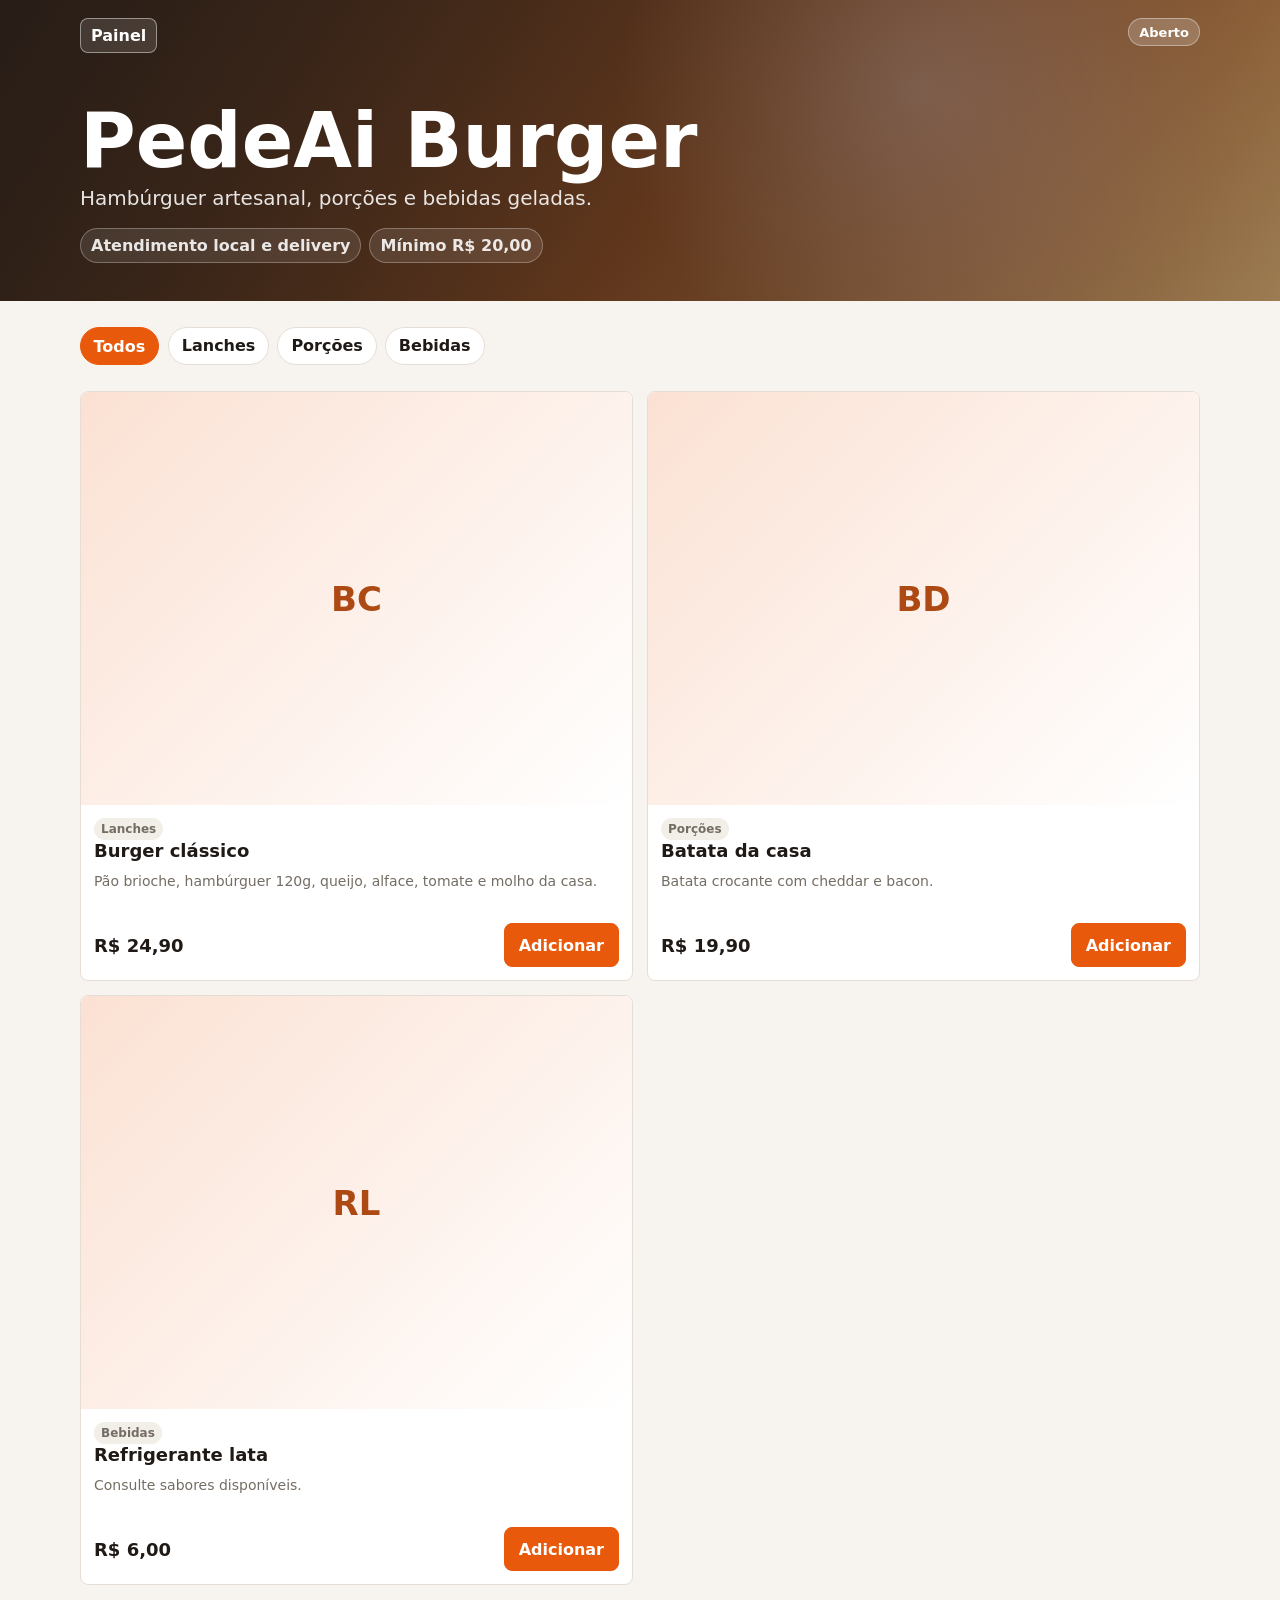
==== index.html @ 45ca7b6f "Initial PedeAi menu app" ====
<!doctype html>
<html lang="pt-BR">
<head>
  <meta charset="utf-8">
  <meta name="viewport" content="width=device-width, initial-scale=1, viewport-fit=cover">
  <title>PedeAi</title>
  <link rel="stylesheet" href="assets/styles.css">
</head>
<body data-page="menu">
  <header class="menu-hero">
    <div class="hero-content">
      <a class="admin-link" href="admin.html">Painel</a>
      <span class="status-pill" id="publicStatus">Aberto</span>
      <h1 id="publicName">PedeAi</h1>
      <p id="publicSubtitle">Cardápio virtual com pedido pelo WhatsApp.</p>
      <div class="hero-meta">
        <span id="publicAddress">Configure sua loja no painel</span>
        <span id="publicMinOrder"></span>
      </div>
    </div>
  </header>

  <main class="menu-shell">
    <section class="category-tabs" id="publicCategories" aria-label="Categorias"></section>
    <section class="menu-grid" id="publicItems"></section>
  </main>

  <button class="cart-bar" id="cartBar" type="button">
    <span id="cartCount">Carrinho vazio</span>
    <strong id="cartTotal">R$ 0,00</strong>
  </button>

  <dialog class="dialog" id="cartDialog">
    <form method="dialog" class="dialog-card cart-card" id="orderForm">
      <div class="dialog-head">
        <strong>Seu pedido</strong>
        <button class="icon-button" value="cancel" aria-label="Fechar">×</button>
      </div>

      <div id="cartLines"></div>
      <div class="totals" id="cartTotals"></div>

      <div class="checkout-grid">
        <label>
          Nome
          <input id="clientName" type="text" autocomplete="name" required>
        </label>
        <label>
          Telefone
          <input id="clientPhone" type="tel" autocomplete="tel">
        </label>
        <label>
          Entrega ou retirada
          <select id="fulfillment">
            <option>Entrega</option>
            <option>Retirada</option>
          </select>
        </label>
        <label>
          Pagamento
          <select id="paymentMethod"></select>
        </label>
      </div>

      <div id="addressFields">
        <label class="full-label">
          Endereço
          <input id="clientAddress" type="text" autocomplete="street-address" placeholder="Rua, número, bairro">
        </label>
        <label class="full-label">
          Complemento ou referência
          <input id="clientReference" type="text" placeholder="Apto, bloco, ponto de referência">
        </label>
      </div>

      <label class="full-label">
        Observações
        <textarea id="orderNotes" placeholder="Ex.: tirar cebola, troco para R$ 50, ponto da carne..."></textarea>
      </label>

      <div class="form-error" id="formError"></div>
      <button class="button whatsapp" id="sendOrder" value="default">Enviar pelo WhatsApp</button>
    </form>
  </dialog>

  <div class="toast" id="toast" role="status" aria-live="polite"></div>

  <script src="assets/app.js"></script>
</body>
</html>
---- assets/styles.css ----
:root {
  --color: #e8590c;
  --bg: #f7f4ef;
  --surface: #ffffff;
  --surface-2: #fff7ef;
  --text: #201a16;
  --muted: #756d64;
  --border: #e6ded5;
  --danger: #c92a2a;
  --success: #168a4a;
  --shadow: 0 18px 48px rgba(32, 26, 22, .12);
}

* {
  box-sizing: border-box;
}

body {
  margin: 0;
  min-height: 100vh;
  background: var(--bg);
  color: var(--text);
  font-family: Inter, ui-sans-serif, system-ui, -apple-system, BlinkMacSystemFont, "Segoe UI", sans-serif;
}

button,
input,
select,
textarea {
  font: inherit;
}

button {
  cursor: pointer;
}

a {
  color: inherit;
  text-decoration: none;
}

.topbar {
  position: sticky;
  top: 0;
  z-index: 10;
  display: flex;
  align-items: center;
  justify-content: space-between;
  gap: 16px;
  padding: 14px clamp(16px, 4vw, 32px);
  background: rgba(255, 255, 255, .88);
  border-bottom: 1px solid var(--border);
  backdrop-filter: blur(14px);
}

.brand {
  display: inline-flex;
  align-items: center;
  gap: 10px;
}

.brand-mark {
  display: grid;
  width: 38px;
  height: 38px;
  place-items: center;
  border-radius: 8px;
  background: var(--color);
  color: #fff;
  font-weight: 800;
}

.brand strong,
.brand small {
  display: block;
}

.brand small,
.section-title small,
.admin-card small,
.hero-meta,
.empty-state {
  color: var(--muted);
}

.top-actions,
.dialog-actions,
.preview-row {
  display: flex;
  align-items: center;
  gap: 10px;
}

.icon-button {
  display: inline-grid;
  width: 38px;
  height: 38px;
  place-items: center;
  border: 1px solid var(--border);
  border-radius: 8px;
  background: #fff;
  color: var(--text);
  font-size: 20px;
  line-height: 1;
}

.admin-shell,
.menu-shell {
  width: min(1120px, calc(100% - 28px));
  margin: 0 auto;
}

.admin-shell {
  display: grid;
  gap: 18px;
  padding: 22px 0 42px;
}

.panel {
  background: var(--surface);
  border: 1px solid var(--border);
  border-radius: 8px;
  padding: clamp(16px, 3vw, 22px);
}

.section-title {
  display: flex;
  align-items: flex-start;
  justify-content: space-between;
  gap: 16px;
  margin-bottom: 16px;
}

.section-title strong {
  display: block;
  font-size: 18px;
}

.status-pill {
  display: inline-flex;
  align-items: center;
  min-height: 28px;
  padding: 4px 10px;
  border: 1px solid color-mix(in srgb, var(--color) 42%, transparent);
  border-radius: 999px;
  background: color-mix(in srgb, var(--color) 10%, #fff);
  color: color-mix(in srgb, var(--color) 80%, #111);
  font-size: 13px;
  font-weight: 700;
  white-space: nowrap;
}

.form-grid,
.checkout-grid {
  display: grid;
  grid-template-columns: repeat(2, minmax(0, 1fr));
  gap: 14px;
}

label,
.field-block {
  display: grid;
  gap: 6px;
  color: var(--muted);
  font-size: 13px;
  font-weight: 700;
}

input,
select,
textarea {
  width: 100%;
  border: 1px solid var(--border);
  border-radius: 8px;
  background: #fff;
  color: var(--text);
  padding: 12px;
  font-size: 16px;
  outline: none;
}

input:focus,
select:focus,
textarea:focus {
  border-color: var(--color);
  box-shadow: 0 0 0 3px color-mix(in srgb, var(--color) 18%, transparent);
}

input[type="color"] {
  height: 47px;
  padding: 4px;
}

textarea {
  min-height: 92px;
  resize: vertical;
}

.full-label {
  margin-top: 14px;
}

.check-list,
.chip-list,
.category-tabs {
  display: flex;
  flex-wrap: wrap;
  gap: 8px;
}

.check-list label,
.toggle-row {
  display: inline-flex;
  align-items: center;
  gap: 8px;
  width: auto;
  min-height: 38px;
  padding: 8px 10px;
  border: 1px solid var(--border);
  border-radius: 8px;
  background: #fff;
  color: var(--text);
  font-size: 14px;
  font-weight: 700;
}

.check-list input,
.toggle-row input {
  width: auto;
}

.field-block {
  margin-top: 14px;
}

.label-text {
  color: var(--muted);
}

.inline-form {
  display: grid;
  grid-template-columns: minmax(0, 1fr) auto;
  gap: 10px;
}

.chip {
  display: inline-flex;
  align-items: center;
  gap: 8px;
  min-height: 36px;
  padding: 6px 10px;
  border: 1px solid var(--border);
  border-radius: 999px;
  background: var(--surface-2);
  font-weight: 700;
}

.chip button {
  display: grid;
  width: 22px;
  height: 22px;
  place-items: center;
  border: 0;
  border-radius: 999px;
  background: rgba(32, 26, 22, .08);
  color: var(--text);
}

.button {
  min-height: 44px;
  border: 1px solid var(--color);
  border-radius: 8px;
  background: var(--color);
  color: #fff;
  padding: 10px 14px;
  font-weight: 800;
}

.button.secondary {
  border-color: var(--border);
  background: #fff;
  color: var(--text);
}

.button.danger {
  border-color: #f3c4c4;
  background: #fff;
  color: var(--danger);
}

.button.whatsapp {
  width: 100%;
  border-color: #1fa855;
  background: #1fa855;
}

.action-grid {
  display: grid;
  grid-template-columns: repeat(3, minmax(0, 1fr));
  gap: 10px;
}

.admin-list {
  display: grid;
  gap: 10px;
}

.admin-card,
.cart-line {
  display: grid;
  grid-template-columns: 74px minmax(0, 1fr) auto;
  gap: 12px;
  align-items: center;
  border: 1px solid var(--border);
  border-radius: 8px;
  background: #fff;
  padding: 10px;
}

.thumb,
.menu-photo,
.photo-preview {
  display: grid;
  place-items: center;
  overflow: hidden;
  background:
    linear-gradient(135deg, color-mix(in srgb, var(--color) 18%, #fff), #fff),
    #fff;
  color: color-mix(in srgb, var(--color) 70%, #222);
  font-weight: 900;
}

.thumb {
  width: 74px;
  height: 64px;
  border-radius: 8px;
}

.thumb img,
.menu-photo img,
.photo-preview img {
  width: 100%;
  height: 100%;
  object-fit: cover;
}

.admin-card strong,
.menu-card h2,
.cart-line strong {
  display: block;
  overflow: hidden;
  text-overflow: ellipsis;
  white-space: nowrap;
}

.muted-row {
  display: flex;
  flex-wrap: wrap;
  gap: 6px;
  margin-top: 4px;
}

.mini-pill {
  display: inline-flex;
  align-items: center;
  min-height: 22px;
  padding: 2px 7px;
  border-radius: 999px;
  background: #f2eee8;
  color: var(--muted);
  font-size: 12px;
  font-weight: 700;
}

.mini-pill.ok {
  background: #e9f7ee;
  color: var(--success);
}

.mini-pill.off {
  background: #f6eeee;
  color: var(--danger);
}

.dialog {
  width: min(680px, calc(100% - 24px));
  max-height: min(820px, calc(100vh - 24px));
  border: 0;
  border-radius: 12px;
  padding: 0;
  background: transparent;
}

.dialog::backdrop {
  background: rgba(20, 16, 13, .58);
}

.dialog-card {
  max-height: inherit;
  overflow: auto;
  border: 1px solid var(--border);
  border-radius: 12px;
  background: var(--bg);
  padding: 16px;
  box-shadow: var(--shadow);
}

.dialog-head {
  display: flex;
  align-items: center;
  justify-content: space-between;
  gap: 12px;
  margin-bottom: 14px;
}

.dialog-head strong {
  font-size: 19px;
}

.preview-row {
  justify-content: space-between;
  margin-top: 14px;
}

.photo-preview {
  width: 132px;
  height: 94px;
  border: 1px solid var(--border);
  border-radius: 8px;
}

.dialog-actions {
  display: grid;
  grid-template-columns: auto 1fr auto auto;
  margin-top: 16px;
}

.toast {
  position: fixed;
  left: 50%;
  bottom: 22px;
  z-index: 50;
  transform: translateX(-50%) translateY(18px);
  max-width: min(420px, calc(100% - 24px));
  border-radius: 999px;
  background: #201a16;
  color: #fff;
  padding: 10px 16px;
  opacity: 0;
  pointer-events: none;
  transition: .2s ease;
}

.toast.show {
  opacity: 1;
  transform: translateX(-50%) translateY(0);
}

.menu-hero {
  position: relative;
  min-height: 260px;
  background:
    linear-gradient(110deg, rgba(32, 26, 22, .88), rgba(32, 26, 22, .42)),
    radial-gradient(circle at 72% 30%, color-mix(in srgb, var(--color) 45%, #fff), transparent 32%),
    linear-gradient(135deg, #5d341d, #d36a26 55%, #f6c37e);
  color: #fff;
}

.hero-content {
  width: min(1120px, calc(100% - 28px));
  margin: 0 auto;
  padding: 18px 0 38px;
}

.admin-link {
  display: inline-flex;
  min-height: 34px;
  align-items: center;
  padding: 7px 10px;
  border: 1px solid rgba(255, 255, 255, .45);
  border-radius: 8px;
  background: rgba(255, 255, 255, .12);
  font-weight: 800;
}

.menu-hero .status-pill {
  float: right;
  border-color: rgba(255, 255, 255, .38);
  background: rgba(255, 255, 255, .18);
  color: #fff;
}

.menu-hero h1 {
  clear: both;
  max-width: 760px;
  margin: 52px 0 8px;
  font-size: clamp(34px, 8vw, 76px);
  line-height: .96;
  letter-spacing: 0;
}

.menu-hero p {
  max-width: 620px;
  margin: 0;
  color: rgba(255, 255, 255, .88);
  font-size: clamp(16px, 2.2vw, 20px);
}

.hero-meta {
  display: flex;
  flex-wrap: wrap;
  gap: 8px;
  margin-top: 18px;
  color: rgba(255, 255, 255, .88);
}

.hero-meta span {
  border: 1px solid rgba(255, 255, 255, .28);
  border-radius: 999px;
  padding: 7px 10px;
  background: rgba(255, 255, 255, .1);
  font-weight: 700;
}

.menu-shell {
  padding: 16px 0 112px;
}

.category-tabs {
  position: sticky;
  top: 0;
  z-index: 5;
  margin: 0 -14px 16px;
  padding: 10px 14px;
  background: rgba(247, 244, 239, .92);
  backdrop-filter: blur(12px);
}

.tab {
  min-height: 38px;
  border: 1px solid var(--border);
  border-radius: 999px;
  background: #fff;
  padding: 8px 13px;
  color: var(--text);
  font-weight: 800;
}

.tab.active {
  border-color: var(--color);
  background: var(--color);
  color: #fff;
}

.menu-grid {
  display: grid;
  grid-template-columns: repeat(2, minmax(0, 1fr));
  gap: 14px;
}

.menu-card {
  display: grid;
  overflow: hidden;
  border: 1px solid var(--border);
  border-radius: 8px;
  background: #fff;
}

.menu-card.unavailable {
  opacity: .58;
}

.menu-photo {
  min-height: 176px;
  aspect-ratio: 4 / 3;
  font-size: 34px;
}

.menu-body {
  display: grid;
  gap: 10px;
  padding: 13px;
}

.menu-card h2 {
  margin: 0;
  font-size: 18px;
}

.menu-card p {
  min-height: 42px;
  margin: 0;
  color: var(--muted);
  font-size: 14px;
  line-height: 1.45;
}

.menu-footer {
  display: flex;
  align-items: center;
  justify-content: space-between;
  gap: 10px;
}

.price {
  font-size: 18px;
  font-weight: 900;
}

.stepper {
  display: inline-grid;
  grid-template-columns: 38px 32px 38px;
  align-items: center;
  overflow: hidden;
  border: 1px solid var(--border);
  border-radius: 8px;
  background: #fff;
}

.stepper button {
  width: 38px;
  height: 38px;
  border: 0;
  background: var(--surface-2);
  color: var(--color);
  font-size: 22px;
  font-weight: 900;
}

.stepper span {
  text-align: center;
  font-weight: 900;
}

.cart-bar {
  position: fixed;
  right: 16px;
  bottom: calc(16px + env(safe-area-inset-bottom));
  left: 16px;
  z-index: 12;
  display: none;
  align-items: center;
  justify-content: space-between;
  gap: 12px;
  max-width: 760px;
  min-height: 58px;
  margin: 0 auto;
  border: 0;
  border-radius: 8px;
  background: var(--color);
  color: #fff;
  padding: 13px 16px;
  box-shadow: var(--shadow);
  font-weight: 800;
}

.cart-bar.visible {
  display: flex;
}

.cart-card {
  background: #fff;
}

.cart-line {
  grid-template-columns: minmax(0, 1fr) auto;
  margin-bottom: 8px;
}

.line-total {
  text-align: right;
}

.totals {
  display: grid;
  gap: 6px;
  padding: 12px 0;
  border-top: 1px solid var(--border);
  border-bottom: 1px solid var(--border);
  margin: 10px 0 14px;
}

.total-row {
  display: flex;
  justify-content: space-between;
  gap: 16px;
}

.total-row.grand {
  font-size: 20px;
  font-weight: 900;
}

.form-error {
  min-height: 20px;
  margin: 10px 0;
  color: var(--danger);
  font-size: 14px;
  font-weight: 700;
}

.empty-state {
  border: 1px dashed var(--border);
  border-radius: 8px;
  background: rgba(255, 255, 255, .7);
  padding: 28px 16px;
  text-align: center;
}

@media (max-width: 760px) {
  .form-grid,
  .checkout-grid,
  .menu-grid,
  .action-grid {
    grid-template-columns: 1fr;
  }

  .section-title {
    align-items: stretch;
    flex-direction: column;
  }

  .inline-form {
    grid-template-columns: 1fr;
  }

  .admin-card {
    grid-template-columns: 62px minmax(0, 1fr);
  }

  .admin-card .button {
    grid-column: 1 / -1;
  }

  .thumb {
    width: 62px;
    height: 58px;
  }

  .dialog {
    width: 100%;
    max-height: 94vh;
    margin: auto 0 0;
  }

  .dialog-card {
    border-radius: 14px 14px 0 0;
  }

  .dialog-actions {
    grid-template-columns: 1fr 1fr;
  }

  .dialog-actions span {
    display: none;
  }

  .preview-row {
    align-items: stretch;
    flex-direction: column;
  }

  .photo-preview {
    width: 100%;
    height: 180px;
  }

  .menu-photo {
    min-height: 150px;
  }
}
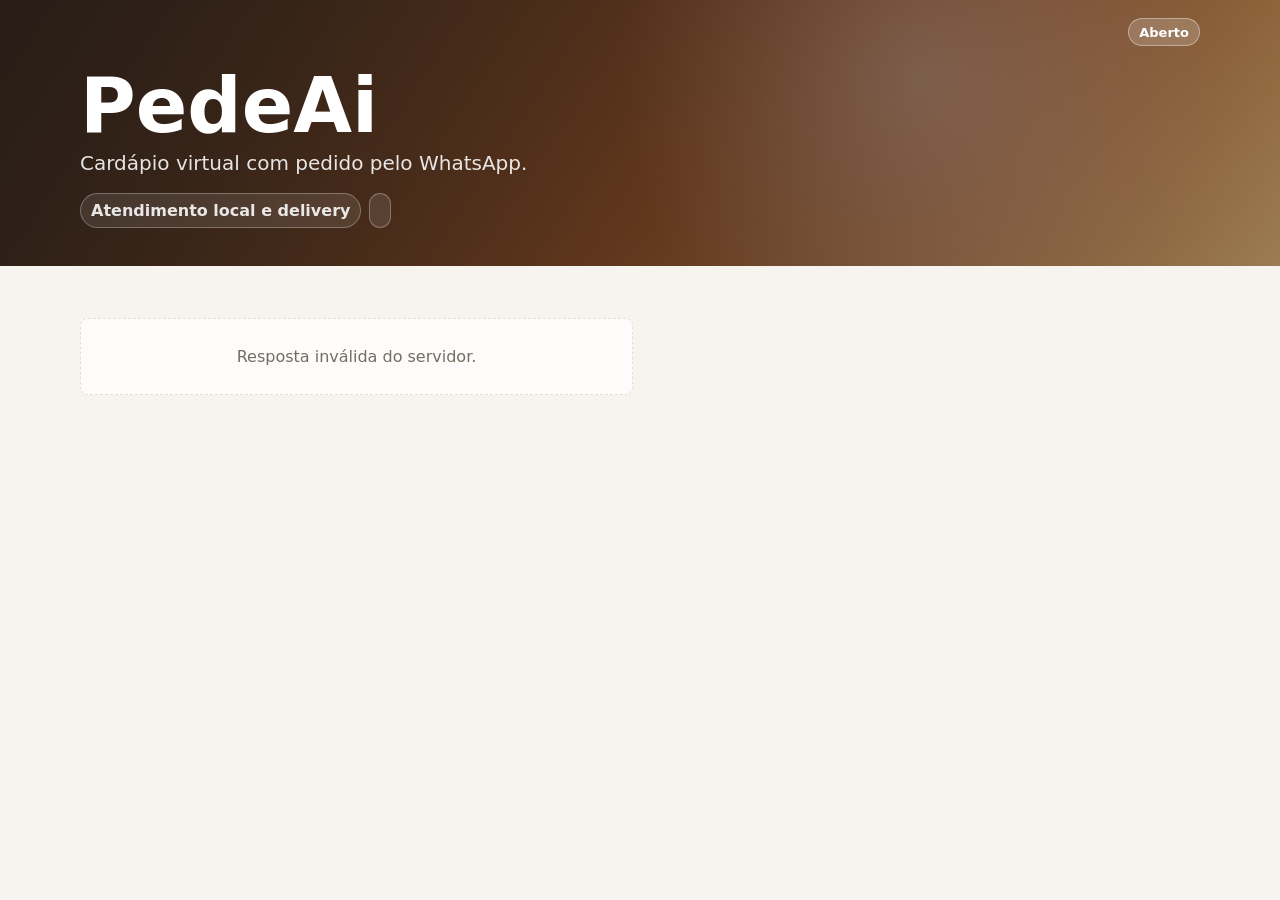
==== commit a76889ec: "Add database backed admin access" ====
--- a/index.html
+++ b/index.html
@@ -9,12 +9,11 @@
 <body data-page="menu">
   <header class="menu-hero">
     <div class="hero-content">
-      <a class="admin-link" href="admin.html">Painel</a>
       <span class="status-pill" id="publicStatus">Aberto</span>
       <h1 id="publicName">PedeAi</h1>
       <p id="publicSubtitle">Cardápio virtual com pedido pelo WhatsApp.</p>
       <div class="hero-meta">
-        <span id="publicAddress">Configure sua loja no painel</span>
+        <span id="publicAddress">Atendimento local e delivery</span>
         <span id="publicMinOrder"></span>
       </div>
     </div>
--- a/assets/styles.css
+++ b/assets/styles.css
@@ -15,6 +15,10 @@
   box-sizing: border-box;
 }
 
+[hidden] {
+  display: none !important;
+}
+
 body {
   margin: 0;
   min-height: 100vh;
@@ -89,6 +93,46 @@
   display: flex;
   align-items: center;
   gap: 10px;
+}
+
+.admin-user {
+  color: var(--muted);
+  font-size: 14px;
+  font-weight: 800;
+}
+
+.login-shell {
+  display: grid;
+  min-height: 100vh;
+  place-items: center;
+  padding: 20px;
+}
+
+.login-card {
+  display: grid;
+  width: min(380px, 100%);
+  gap: 14px;
+  border: 1px solid var(--border);
+  border-radius: 8px;
+  background: #fff;
+  padding: 24px;
+  box-shadow: var(--shadow);
+}
+
+.login-card .brand-mark {
+  width: 46px;
+  height: 46px;
+}
+
+.login-card h1 {
+  margin: 0;
+  font-size: 24px;
+}
+
+.login-card p {
+  margin: -6px 0 4px;
+  color: var(--muted);
+  line-height: 1.5;
 }
 
 .icon-button {
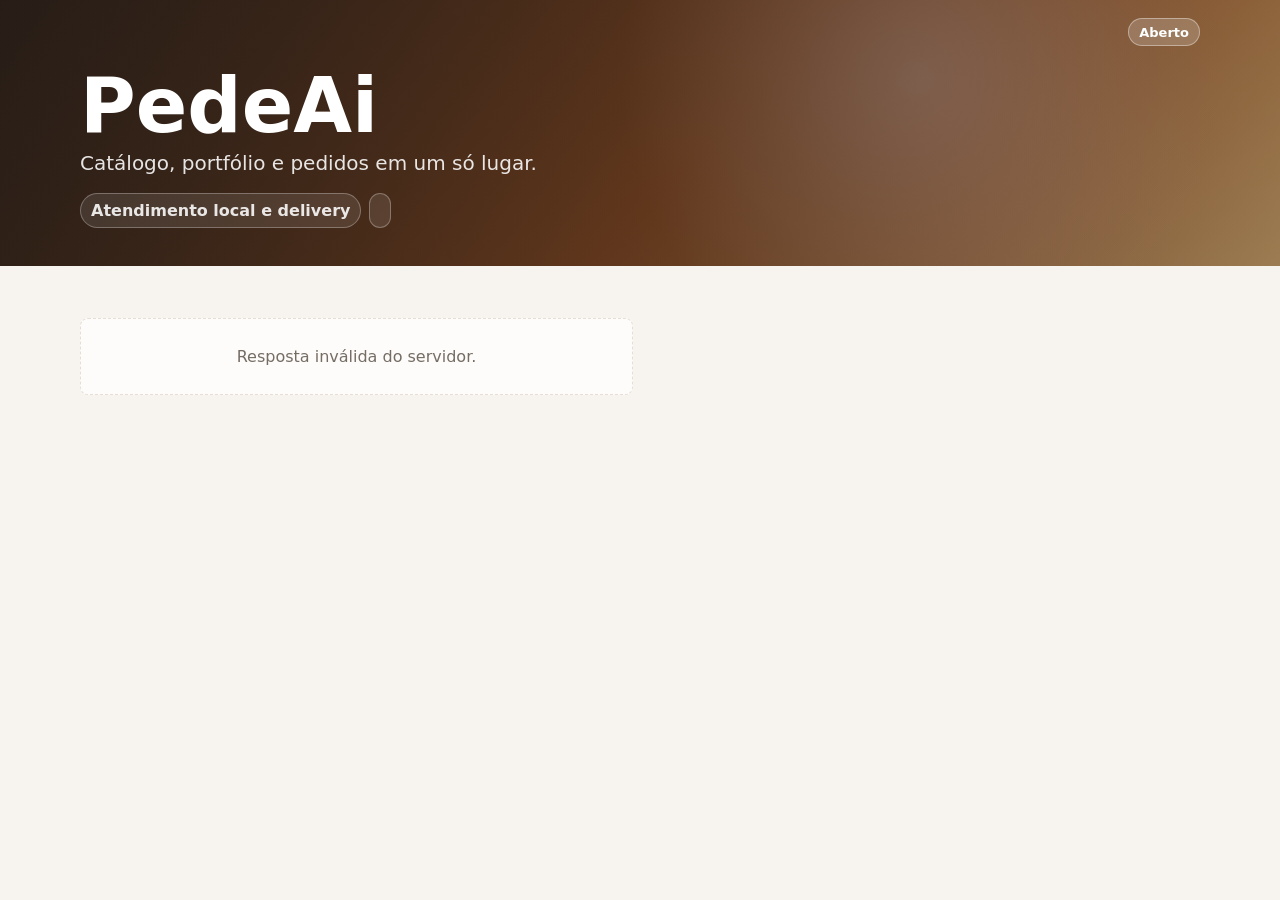
==== commit 32612139: "feat: support portfolio showcase items" ====
--- a/index.html
+++ b/index.html
@@ -11,7 +11,7 @@
     <div class="hero-content">
       <span class="status-pill" id="publicStatus">Aberto</span>
       <h1 id="publicName">PedeAi</h1>
-      <p id="publicSubtitle">Cardápio virtual com pedido pelo WhatsApp.</p>
+      <p id="publicSubtitle">Catálogo, portfólio e pedidos em um só lugar.</p>
       <div class="hero-meta">
         <span id="publicAddress">Atendimento local e delivery</span>
         <span id="publicMinOrder"></span>
@@ -32,53 +32,59 @@
   <dialog class="dialog" id="cartDialog">
     <form method="dialog" class="dialog-card cart-card" id="orderForm">
       <div class="dialog-head">
-        <strong>Seu pedido</strong>
-        <button class="icon-button" value="cancel" aria-label="Fechar">×</button>
+        <strong id="cartTitle">Seu pedido</strong>
+        <button class="icon-button" id="cartClose" type="button" aria-label="Fechar">×</button>
       </div>
 
-      <div id="cartLines"></div>
-      <div class="totals" id="cartTotals"></div>
+      <div class="form-error" id="formError"></div>
 
-      <div class="checkout-grid">
-        <label>
-          Nome
-          <input id="clientName" type="text" autocomplete="name" required>
+      <section id="cartItemsStep">
+        <div id="cartLines"></div>
+        <div class="totals" id="cartTotals"></div>
+
+        <label class="full-label">
+          Observações
+          <textarea id="orderNotes" placeholder="Ex.: tirar cebola, troco para R$ 50, ponto da carne..."></textarea>
         </label>
-        <label>
-          Telefone
-          <input id="clientPhone" type="tel" autocomplete="tel">
-        </label>
-        <label>
-          Entrega ou retirada
-          <select id="fulfillment">
-            <option>Entrega</option>
-            <option>Retirada</option>
-          </select>
-        </label>
-        <label>
-          Pagamento
-          <select id="paymentMethod"></select>
-        </label>
-      </div>
 
-      <div id="addressFields">
-        <label class="full-label">
-          Endereço
-          <input id="clientAddress" type="text" autocomplete="street-address" placeholder="Rua, número, bairro">
-        </label>
-        <label class="full-label">
-          Complemento ou referência
-          <input id="clientReference" type="text" placeholder="Apto, bloco, ponto de referência">
-        </label>
-      </div>
+        <button class="button checkout-next" id="checkoutNext" type="button">Continuar</button>
+      </section>
 
-      <label class="full-label">
-        Observações
-        <textarea id="orderNotes" placeholder="Ex.: tirar cebola, troco para R$ 50, ponto da carne..."></textarea>
-      </label>
+      <section id="cartInfoStep" hidden>
+        <div class="checkout-grid">
+          <label>
+            Nome
+            <input id="clientName" type="text" autocomplete="name" required>
+          </label>
+          <label>
+            Entrega ou retirada
+            <select id="fulfillment">
+              <option>Entrega</option>
+              <option>Retirada</option>
+            </select>
+          </label>
+          <label>
+            Pagamento
+            <select id="paymentMethod"></select>
+          </label>
+        </div>
 
-      <div class="form-error" id="formError"></div>
-      <button class="button whatsapp" id="sendOrder" value="default">Enviar pelo WhatsApp</button>
+        <div id="addressFields">
+          <label class="full-label">
+            Endereço
+            <input id="clientAddress" type="text" autocomplete="street-address" placeholder="Rua, número, bairro">
+          </label>
+          <label class="full-label">
+            Complemento ou referência
+            <input id="clientReference" type="text" placeholder="Apto, bloco, ponto de referência">
+          </label>
+        </div>
+
+        <div class="checkout-actions">
+          <button class="button secondary" id="checkoutBack" type="button">Voltar</button>
+          <button class="button whatsapp" id="sendOrder" value="default">Enviar pedido</button>
+        </div>
+      </section>
     </form>
   </dialog>
 
--- a/assets/styles.css
+++ b/assets/styles.css
@@ -464,6 +464,18 @@
 .preview-row {
   justify-content: space-between;
   margin-top: 14px;
+}
+
+.item-options {
+  display: grid;
+  justify-items: start;
+  gap: 8px;
+}
+
+.item-options small {
+  max-width: 340px;
+  color: var(--muted);
+  line-height: 1.4;
 }
 
 .photo-preview {
@@ -651,6 +663,12 @@
   font-weight: 900;
 }
 
+.portfolio-label {
+  color: var(--muted);
+  font-size: 13px;
+  font-weight: 800;
+}
+
 .stepper {
   display: inline-grid;
   grid-template-columns: 38px 32px 38px;
@@ -706,6 +724,28 @@
   background: #fff;
 }
 
+#cartDialog {
+  width: min(760px, calc(100vw - 24px));
+  max-height: calc(100dvh - 28px);
+}
+
+#cartDialog .cart-card {
+  display: flex;
+  flex-direction: column;
+}
+
+.checkout-next {
+  width: 100%;
+  margin-top: 14px;
+}
+
+.checkout-actions {
+  display: grid;
+  grid-template-columns: minmax(110px, .45fr) 1fr;
+  gap: 10px;
+  margin-top: 14px;
+}
+
 .cart-line {
   grid-template-columns: minmax(0, 1fr) auto;
   margin-bottom: 8px;
@@ -787,8 +827,24 @@
     margin: auto 0 0;
   }
 
+  #cartDialog {
+    width: calc(100vw - 12px);
+    max-height: calc(100dvh - 18px);
+    margin: auto;
+  }
+
   .dialog-card {
     border-radius: 14px 14px 0 0;
+  }
+
+  #cartDialog .dialog-card {
+    max-height: inherit;
+    border-radius: 12px;
+    padding: 18px;
+  }
+
+  .checkout-actions {
+    grid-template-columns: 1fr;
   }
 
   .dialog-actions {
